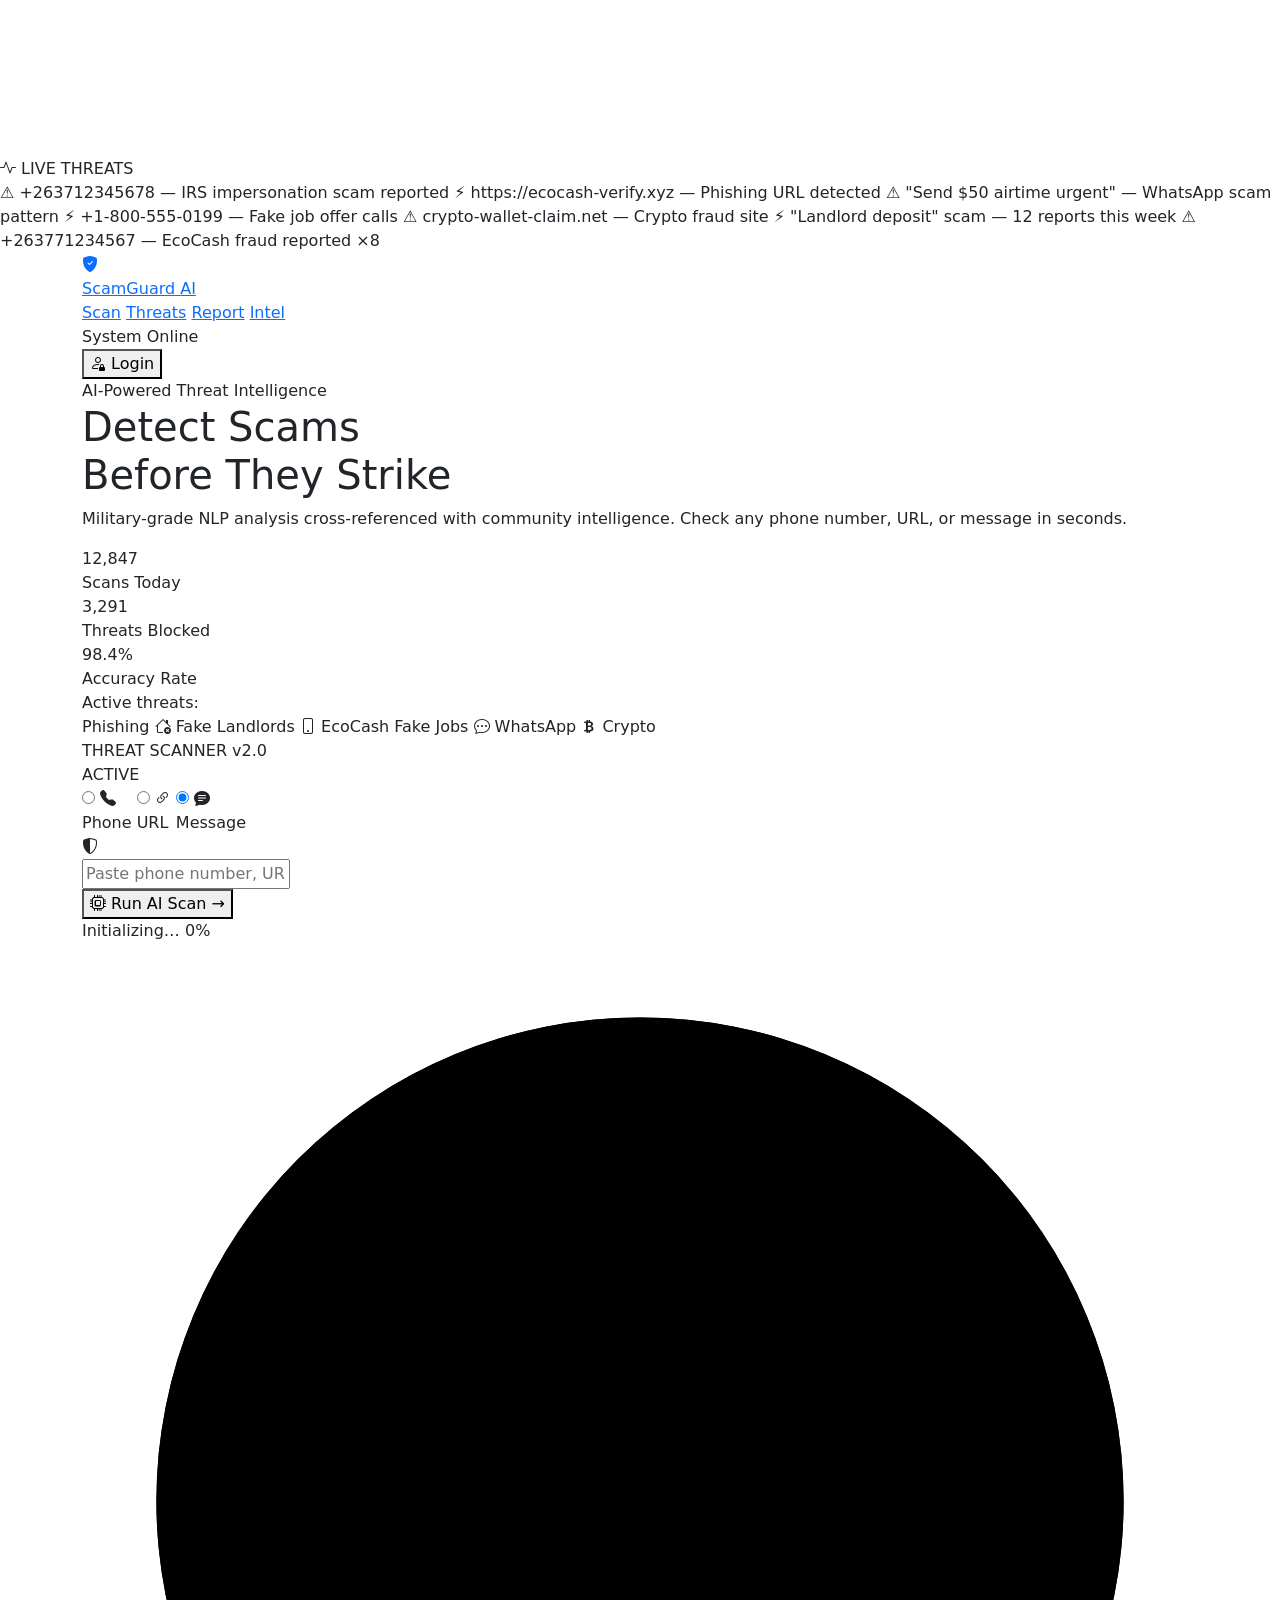
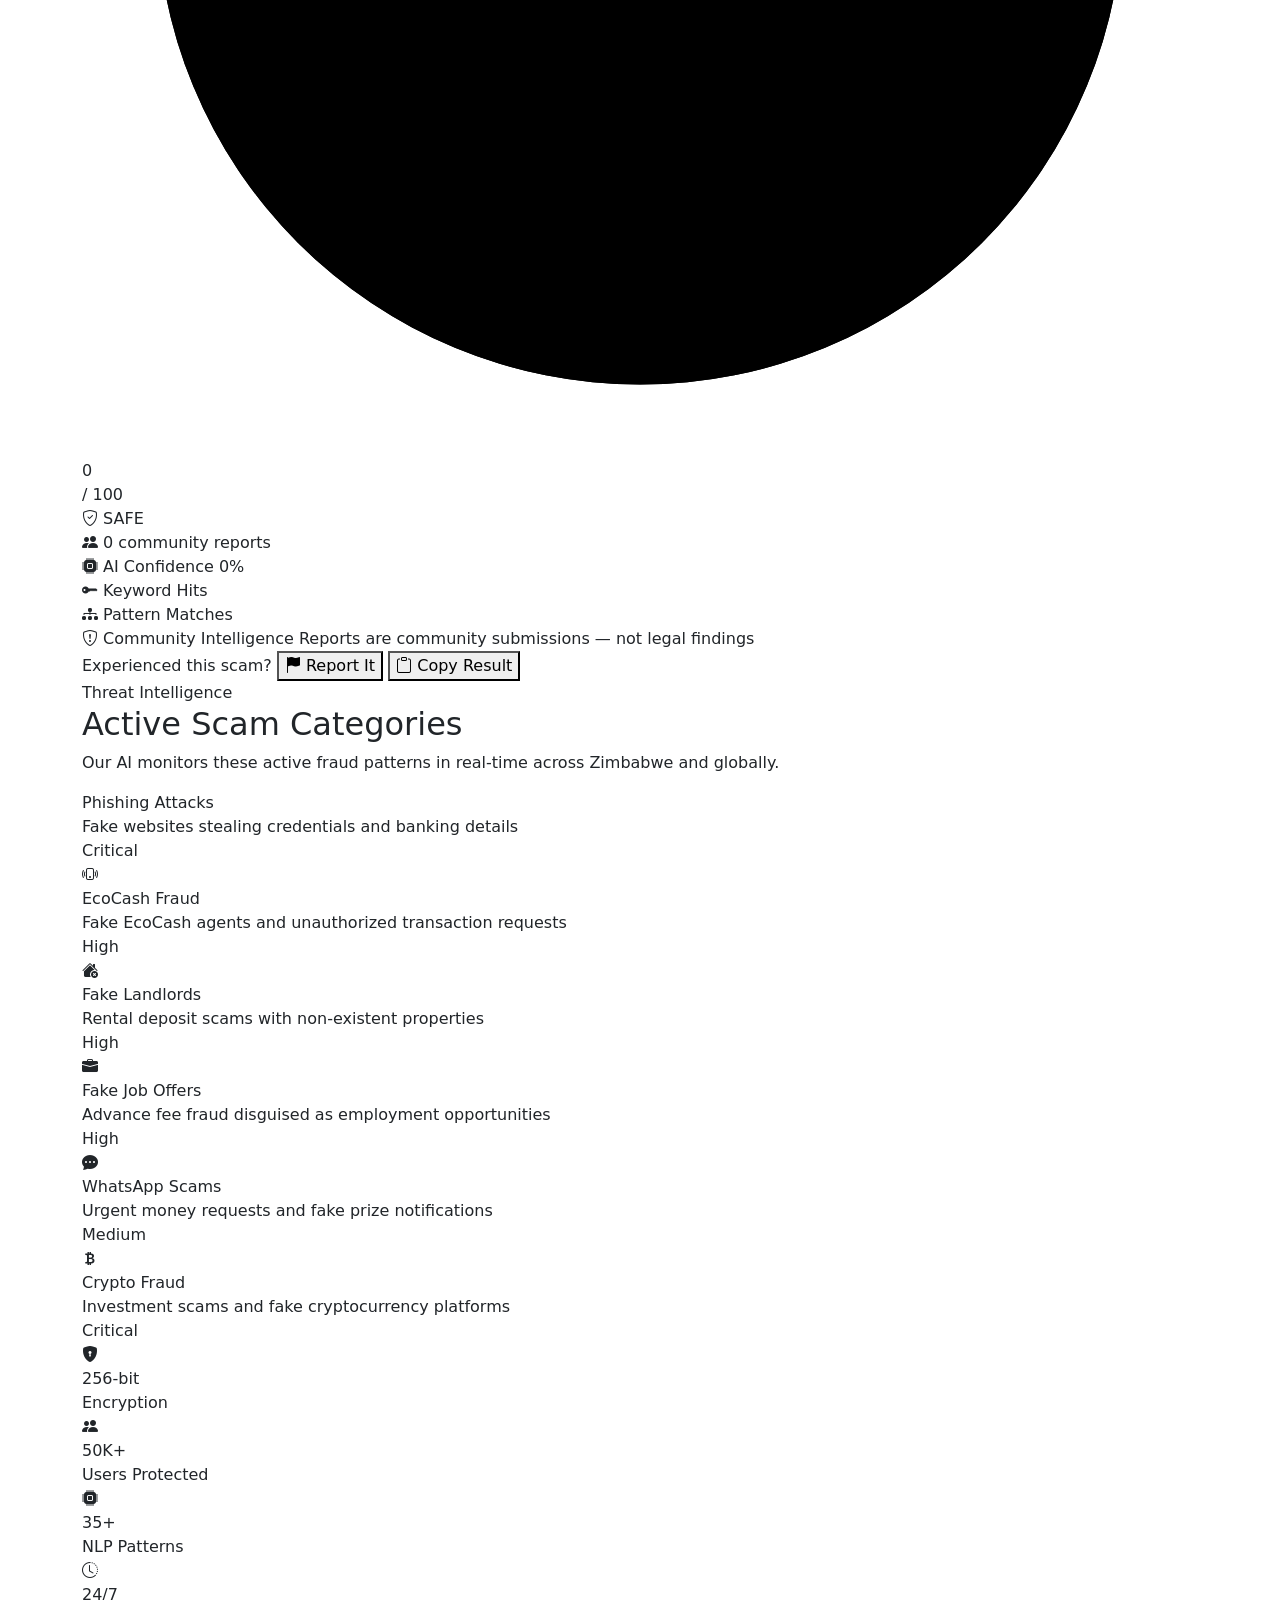
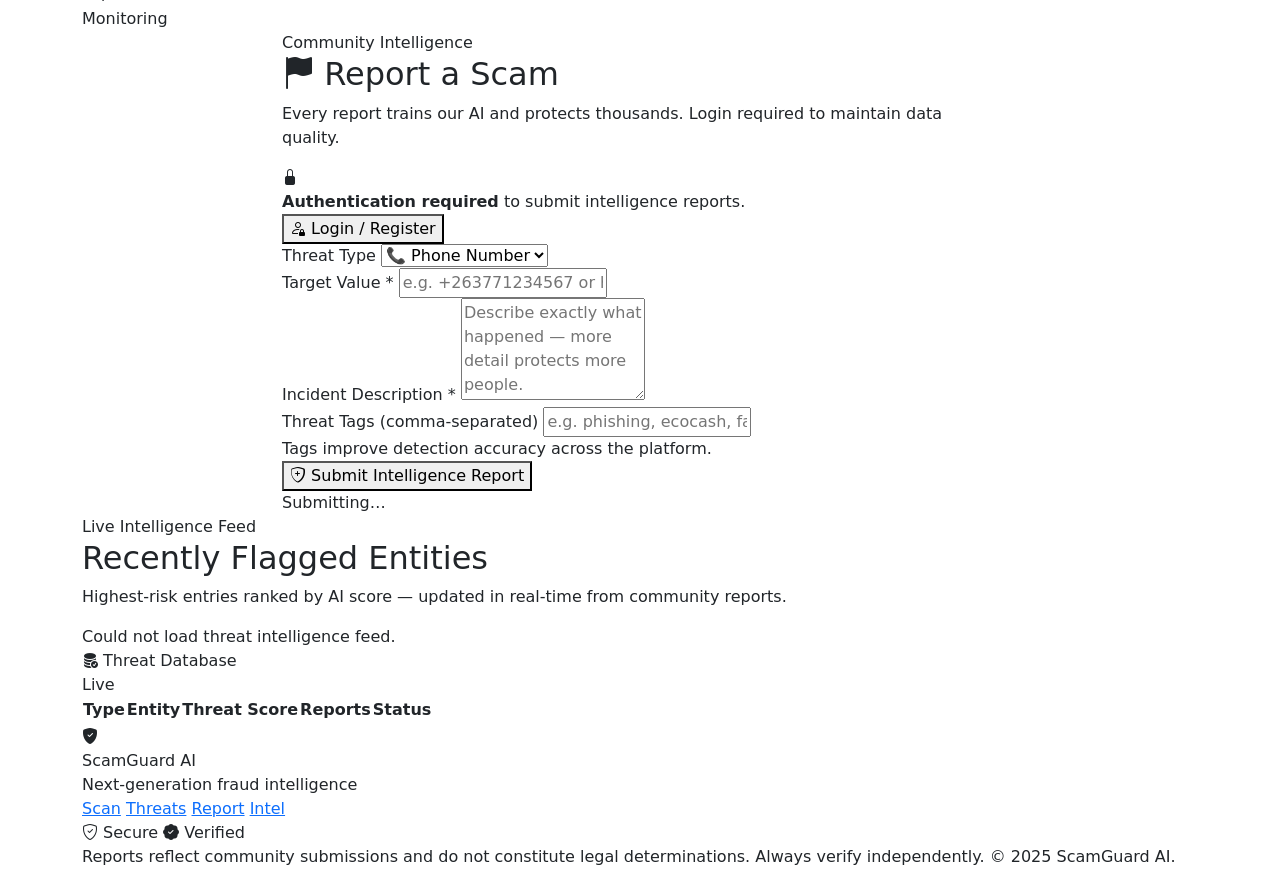
==== frontend/static/index.html @ e62a587d "fix: latest deployment ui" ====
<!DOCTYPE html>
<html lang="en">
<head>
  <meta charset="UTF-8"/>
  <meta name="viewport" content="width=device-width, initial-scale=1.0"/>
  <title>ScamGuard — AI Fraud Detection Platform</title>
  <meta name="description" content="Next-generation AI-powered scam and fraud detection. Check phone numbers, URLs, and messages instantly."/>
  <link rel="icon" href="data:image/svg+xml,<svg xmlns='http://www.w3.org/2000/svg' viewBox='0 0 100 100'><text y='.9em' font-size='90'>🛡️</text></svg>"/>

  <!-- Bootstrap CSS — no integrity to avoid SRI hash mismatch -->
  <link rel="stylesheet" href="https://cdn.jsdelivr.net/npm/bootstrap@5.3.3/dist/css/bootstrap.min.css"/>
  <link rel="stylesheet" href="https://cdn.jsdelivr.net/npm/bootstrap-icons@1.11.3/font/bootstrap-icons.min.css"/>
  <link rel="stylesheet" href="/static/style.css"/>
</head>
<body>

<!-- ═══════════════════════════════════════════════════════════════════════════
  CANVAS BACKGROUND
════════════════════════════════════════════════════════════════════════════ -->
<canvas id="bg-canvas" aria-hidden="true"></canvas>

<!-- ═══════════════════════════════════════════════════════════════════════════
  LIVE THREAT TICKER
════════════════════════════════════════════════════════════════════════════ -->
<div class="threat-ticker" role="marquee" aria-label="Live threat intelligence">
  <div class="ticker-label"><i class="bi bi-activity"></i> LIVE THREATS</div>
  <div class="ticker-track" id="ticker-track">
    <span class="ticker-item danger">⚠ +263712345678 — IRS impersonation scam reported</span>
    <span class="ticker-item warn">⚡ https://ecocash-verify.xyz — Phishing URL detected</span>
    <span class="ticker-item danger">⚠ "Send $50 airtime urgent" — WhatsApp scam pattern</span>
    <span class="ticker-item warn">⚡ +1-800-555-0199 — Fake job offer calls</span>
    <span class="ticker-item danger">⚠ crypto-wallet-claim.net — Crypto fraud site</span>
    <span class="ticker-item warn">⚡ "Landlord deposit" scam — 12 reports this week</span>
    <span class="ticker-item danger">⚠ +263771234567 — EcoCash fraud reported ×8</span>
  </div>
</div>

<!-- ═══════════════════════════════════════════════════════════════════════════
  NAVBAR
════════════════════════════════════════════════════════════════════════════ -->
<nav class="sg-nav" role="navigation" aria-label="Main navigation">
  <div class="container nav-inner">
    <a class="nav-brand" href="#" aria-label="ScamGuard home">
      <div class="brand-shield" aria-hidden="true">
        <i class="bi bi-shield-fill-check"></i>
        <div class="shield-ring"></div>
      </div>
      <span class="brand-name">ScamGuard</span>
      <span class="brand-tag">AI</span>
    </a>

    <div class="nav-links" role="list">
      <a class="nav-link-item" href="#check-section" role="listitem">Scan</a>
      <a class="nav-link-item" href="#threats-section" role="listitem">Threats</a>
      <a class="nav-link-item" href="#report-section" role="listitem">Report</a>
      <a class="nav-link-item" href="#recent-section" role="listitem">Intel</a>
    </div>

    <div class="nav-actions">
      <div class="nav-status">
        <span class="pulse-dot" aria-hidden="true"></span>
        <span class="status-text">System Online</span>
      </div>
      <button class="nav-login-btn" id="nav-auth-btn" aria-label="Open login dialog">
        <i class="bi bi-person-lock" aria-hidden="true"></i>
        <span>Login</span>
      </button>
      <div class="nav-user-pill d-none" id="nav-user-info" role="status" aria-live="polite">
        <div class="user-avatar" id="nav-avatar-letter" aria-hidden="true">U</div>
        <span class="user-email" id="nav-user-email"></span>
      </div>
      <button class="nav-logout-btn d-none" id="nav-logout-btn" aria-label="Logout">
        <i class="bi bi-box-arrow-right" aria-hidden="true"></i>
      </button>
    </div>
  </div>
</nav>

<!-- ═══════════════════════════════════════════════════════════════════════════
  HERO + SCAN PANEL
════════════════════════════════════════════════════════════════════════════ -->
<section class="hero-section" id="check-section">
  <div class="container">
    <div class="hero-layout">

      <!-- Left: headline -->
      <div class="hero-copy">
        <div class="hero-eyebrow">
          <span class="eyebrow-dot"></span>
          AI-Powered Threat Intelligence
        </div>
        <h1 class="hero-title">
          Detect Scams<br/>
          <span class="gradient-text">Before They Strike</span>
        </h1>
        <p class="hero-desc">
          Military-grade NLP analysis cross-referenced with community intelligence.
          Check any phone number, URL, or message in seconds.
        </p>

        <!-- Metrics row -->
        <div class="hero-metrics">
          <div class="metric-item">
            <div class="metric-value" id="metric-scans">12,847</div>
            <div class="metric-label">Scans Today</div>
          </div>
          <div class="metric-sep"></div>
          <div class="metric-item">
            <div class="metric-value" id="metric-threats">3,291</div>
            <div class="metric-label">Threats Blocked</div>
          </div>
          <div class="metric-sep"></div>
          <div class="metric-item">
            <div class="metric-value">98.4%</div>
            <div class="metric-label">Accuracy Rate</div>
          </div>
        </div>

        <!-- Scam category pills -->
        <div class="scam-cats" aria-label="Common scam categories">
          <div class="cat-label">Active threats:</div>
          <span class="cat-pill phishing"><i class="bi bi-fish"></i> Phishing</span>
          <span class="cat-pill landlord"><i class="bi bi-house-x"></i> Fake Landlords</span>
          <span class="cat-pill ecocash"><i class="bi bi-phone"></i> EcoCash</span>
          <span class="cat-pill jobs"><i class="bi bi-briefcase-x"></i> Fake Jobs</span>
          <span class="cat-pill whatsapp"><i class="bi bi-chat-dots"></i> WhatsApp</span>
          <span class="cat-pill crypto"><i class="bi bi-currency-bitcoin"></i> Crypto</span>
        </div>
      </div>

      <!-- Right: scan panel -->
      <div class="scan-panel-wrap">
        <div class="scan-panel" role="main" aria-label="Fraud scanner">
          <!-- Panel header -->
          <div class="panel-header">
            <div class="panel-dots" aria-hidden="true">
              <span class="dot red"></span>
              <span class="dot amber"></span>
              <span class="dot green"></span>
            </div>
            <span class="panel-title">THREAT SCANNER v2.0</span>
            <div class="panel-indicator">
              <span class="pulse-dot sm"></span>
              <span>ACTIVE</span>
            </div>
          </div>

          <!-- Scan form -->
          <div class="panel-body">
            <div id="check-alert" class="sg-alert sg-alert-err" role="alert" aria-live="polite"></div>

            <form id="check-form" novalidate aria-label="Fraud check form">
              <div class="scan-type-grid">
                <label class="type-radio" aria-label="Check phone number">
                  <input type="radio" name="check-type" value="phone" id="type-phone"/>
                  <span class="type-radio-face"><i class="bi bi-telephone-fill"></i><br/>Phone</span>
                </label>
                <label class="type-radio" aria-label="Check URL">
                  <input type="radio" name="check-type" value="url" id="type-url"/>
                  <span class="type-radio-face"><i class="bi bi-link-45deg"></i><br/>URL</span>
                </label>
                <label class="type-radio checked" aria-label="Check message text">
                  <input type="radio" name="check-type" value="message" id="type-message" checked/>
                  <span class="type-radio-face"><i class="bi bi-chat-text-fill"></i><br/>Message</span>
                </label>
              </div>

              <div class="scan-input-wrap">
                <div class="scan-input-icon" aria-hidden="true"><i class="bi bi-shield-shaded"></i></div>
                <input id="check-value" type="text" class="scan-input"
                       placeholder="Paste phone number, URL, or suspicious message…"
                       maxlength="2048" required
                       aria-label="Value to scan" autocomplete="off"/>
              </div>

              <button type="submit" class="scan-btn" id="scan-submit-btn" aria-label="Run fraud scan">
                <span class="scan-btn-icon"><i class="bi bi-cpu"></i></span>
                <span class="scan-btn-text">Run AI Scan</span>
                <span class="scan-btn-arrow">→</span>
              </button>

              <!-- Progress bar (shown while scanning) -->
              <div class="scan-progress-wrap" id="scan-progress-wrap" aria-hidden="true">
                <div class="scan-progress-label">
                  <span id="scan-progress-text">Initializing…</span>
                  <span id="scan-progress-pct">0%</span>
                </div>
                <div class="scan-progress-track">
                  <div class="scan-progress-bar" id="scan-progress-bar"></div>
                  <div class="scan-progress-glow"></div>
                </div>
              </div>
            </form>
          </div>

          <!-- Scan beam overlay -->
          <div class="scan-beam" id="scan-beam" aria-hidden="true"></div>
        </div>

        <!-- ── RESULT PANEL ────────────────────────────────────────────────── -->
        <div id="result-panel" class="result-panel" aria-live="polite" aria-label="Scan results">

          <!-- Score ring + status -->
          <div class="result-header">
            <div class="score-ring-wrap">
              <svg class="score-ring" viewBox="0 0 120 120" aria-hidden="true">
                <circle class="ring-track" cx="60" cy="60" r="52"/>
                <circle class="ring-fill" id="ring-fill" cx="60" cy="60" r="52"
                        stroke-dasharray="327" stroke-dashoffset="327"/>
              </svg>
              <div class="score-center">
                <div class="score-number" id="res-score">0</div>
                <div class="score-sub">/ 100</div>
              </div>
            </div>
            <div class="result-meta">
              <div id="res-status-badge" class="threat-badge badge-safe">
                <i class="bi bi-shield-check"></i> SAFE
              </div>
              <div class="result-entity" id="res-entity-display"></div>
              <div class="result-report-line">
                <i class="bi bi-people-fill"></i>
                <span id="res-report-count">0</span> community reports
              </div>
              <div id="res-message" class="result-verdict"></div>
            </div>
          </div>

          <!-- AI confidence meter -->
          <div class="ai-meter-card">
            <div class="ai-meter-header">
              <span><i class="bi bi-cpu-fill"></i> AI Confidence</span>
              <span class="ai-conf-val" id="res-confidence">0%</span>
            </div>
            <div class="ai-meter-track">
              <div class="ai-meter-fill" id="res-confidence-bar"></div>
              <div class="ai-meter-segments" aria-hidden="true">
                <span></span><span></span><span></span><span></span><span></span>
              </div>
            </div>
          </div>

          <!-- Detection signals -->
          <div class="signals-grid">
            <div class="signal-card">
              <div class="signal-label"><i class="bi bi-key-fill"></i> Keyword Hits</div>
              <div class="signal-chips" id="res-keywords"></div>
            </div>
            <div class="signal-card">
              <div class="signal-label"><i class="bi bi-diagram-3-fill"></i> Pattern Matches</div>
              <div class="signal-chips" id="res-regex"></div>
            </div>
          </div>

          <!-- Community reports -->
          <div class="community-reports-wrap">
            <div class="cr-header">
              <i class="bi bi-shield-exclamation"></i>
              Community Intelligence
              <span class="cr-disclaimer">Reports are community submissions — not legal findings</span>
            </div>
            <div id="res-reports"></div>
            <p id="res-no-reports" class="cr-empty d-none">No community reports yet. Be the first to report if this is a scam.</p>
          </div>

          <!-- CTA row -->
          <div class="result-cta-row">
            <span class="cta-label">Experienced this scam?</span>
            <button class="btn-ghost-sm" id="result-report-cta">
              <i class="bi bi-flag-fill"></i> Report It
            </button>
            <button class="btn-ghost-sm" id="result-copy-btn">
              <i class="bi bi-clipboard"></i> Copy Result
            </button>
          </div>

        </div><!-- /result-panel -->
      </div>
    </div>
  </div>
</section>

<!-- ═══════════════════════════════════════════════════════════════════════════
  THREAT CATEGORIES + TRUST SECTION
════════════════════════════════════════════════════════════════════════════ -->
<section class="section-dark" id="threats-section">
  <div class="container">
    <div class="section-head">
      <div class="section-eyebrow">Threat Intelligence</div>
      <h2 class="section-h2">Active Scam <span class="gradient-text">Categories</span></h2>
      <p class="section-p">Our AI monitors these active fraud patterns in real-time across Zimbabwe and globally.</p>
    </div>
    <div class="threat-grid">
      <div class="threat-card" data-severity="critical">
        <div class="threat-icon-wrap phishing-icon"><i class="bi bi-fish"></i></div>
        <div class="threat-info">
          <div class="threat-name">Phishing Attacks</div>
          <div class="threat-desc">Fake websites stealing credentials and banking details</div>
        </div>
        <div class="threat-level">
          <span class="level-dot critical"></span> Critical
        </div>
      </div>
      <div class="threat-card" data-severity="high">
        <div class="threat-icon-wrap ecocash-icon"><i class="bi bi-phone-vibrate"></i></div>
        <div class="threat-info">
          <div class="threat-name">EcoCash Fraud</div>
          <div class="threat-desc">Fake EcoCash agents and unauthorized transaction requests</div>
        </div>
        <div class="threat-level">
          <span class="level-dot high"></span> High
        </div>
      </div>
      <div class="threat-card" data-severity="high">
        <div class="threat-icon-wrap landlord-icon"><i class="bi bi-house-x-fill"></i></div>
        <div class="threat-info">
          <div class="threat-name">Fake Landlords</div>
          <div class="threat-desc">Rental deposit scams with non-existent properties</div>
        </div>
        <div class="threat-level">
          <span class="level-dot high"></span> High
        </div>
      </div>
      <div class="threat-card" data-severity="high">
        <div class="threat-icon-wrap jobs-icon"><i class="bi bi-briefcase-fill"></i></div>
        <div class="threat-info">
          <div class="threat-name">Fake Job Offers</div>
          <div class="threat-desc">Advance fee fraud disguised as employment opportunities</div>
        </div>
        <div class="threat-level">
          <span class="level-dot high"></span> High
        </div>
      </div>
      <div class="threat-card" data-severity="medium">
        <div class="threat-icon-wrap whatsapp-icon"><i class="bi bi-chat-dots-fill"></i></div>
        <div class="threat-info">
          <div class="threat-name">WhatsApp Scams</div>
          <div class="threat-desc">Urgent money requests and fake prize notifications</div>
        </div>
        <div class="threat-level">
          <span class="level-dot medium"></span> Medium
        </div>
      </div>
      <div class="threat-card" data-severity="critical">
        <div class="threat-icon-wrap crypto-icon"><i class="bi bi-currency-bitcoin"></i></div>
        <div class="threat-info">
          <div class="threat-name">Crypto Fraud</div>
          <div class="threat-desc">Investment scams and fake cryptocurrency platforms</div>
        </div>
        <div class="threat-level">
          <span class="level-dot critical"></span> Critical
        </div>
      </div>
    </div>

    <!-- Trust metrics -->
    <div class="trust-metrics-row">
      <div class="trust-metric">
        <div class="tm-icon"><i class="bi bi-shield-lock-fill"></i></div>
        <div class="tm-val">256-bit</div>
        <div class="tm-label">Encryption</div>
      </div>
      <div class="trust-metric">
        <div class="tm-icon"><i class="bi bi-people-fill"></i></div>
        <div class="tm-val">50K+</div>
        <div class="tm-label">Users Protected</div>
      </div>
      <div class="trust-metric">
        <div class="tm-icon"><i class="bi bi-cpu-fill"></i></div>
        <div class="tm-val">35+</div>
        <div class="tm-label">NLP Patterns</div>
      </div>
      <div class="trust-metric">
        <div class="tm-icon"><i class="bi bi-clock-history"></i></div>
        <div class="tm-val">24/7</div>
        <div class="tm-label">Monitoring</div>
      </div>
    </div>
  </div>
</section>

<!-- ═══════════════════════════════════════════════════════════════════════════
  REPORT SECTION
════════════════════════════════════════════════════════════════════════════ -->
<section class="section-mid" id="report-section">
  <div class="container" style="max-width:740px">
    <div class="section-head">
      <div class="section-eyebrow">Community Intelligence</div>
      <h2 class="section-h2"><i class="bi bi-flag-fill" style="color:var(--red)"></i> Report a Scam</h2>
      <p class="section-p">Every report trains our AI and protects thousands. Login required to maintain data quality.</p>
    </div>

    <!-- Auth lock -->
    <div class="auth-lock-bar" id="auth-lock-notice" role="alert">
      <div class="lock-icon"><i class="bi bi-lock-fill"></i></div>
      <div class="lock-text">
        <strong>Authentication required</strong> to submit intelligence reports.
      </div>
      <button class="lock-btn" id="lock-login-btn">
        <i class="bi bi-person-lock"></i> Login / Register
      </button>
    </div>

    <div id="report-alert"   class="sg-alert sg-alert-err"  role="alert" aria-live="polite"></div>
    <div id="report-success" class="sg-alert sg-alert-ok"   role="status" aria-live="polite"></div>

    <div class="sg-card">
      <form id="report-form" novalidate aria-label="Submit scam report">
        <div class="form-grid">
          <div class="form-group">
            <label class="sg-label" for="rep-type">Threat Type</label>
            <select id="rep-type" class="sg-select" aria-label="Select threat type">
              <option value="phone">📞 Phone Number</option>
              <option value="url">🔗 URL / Website</option>
              <option value="message">✉️ Message Text</option>
            </select>
          </div>
          <div class="form-group">
            <label class="sg-label" for="rep-value">
              Target Value <span class="required-star" aria-hidden="true">*</span>
            </label>
            <input id="rep-value" type="text" class="sg-input"
                   placeholder="e.g. +263771234567 or https://phishing.example.com"
                   maxlength="2048" required aria-required="true"/>
          </div>
          <div class="form-group full-width">
            <label class="sg-label" for="rep-description">
              Incident Description <span class="required-star" aria-hidden="true">*</span>
            </label>
            <textarea id="rep-description" class="sg-input sg-textarea"
                      placeholder="Describe exactly what happened — more detail protects more people."
                      maxlength="4000" required aria-required="true" rows="4"></textarea>
          </div>
          <div class="form-group full-width">
            <label class="sg-label" for="rep-tags">
              Threat Tags <span class="optional-hint">(comma-separated)</span>
            </label>
            <input id="rep-tags" type="text" class="sg-input"
                   placeholder="e.g. phishing, ecocash, fake-landlord, crypto"
                   maxlength="256" aria-describedby="tags-hint"/>
            <div class="field-hint" id="tags-hint">Tags improve detection accuracy across the platform.</div>
          </div>
        </div>
        <div class="form-actions">
          <button type="submit" class="report-btn" id="report-submit-btn" aria-label="Submit intelligence report">
            <i class="bi bi-shield-plus" aria-hidden="true"></i>
            Submit Intelligence Report
          </button>
          <div id="report-spinner" class="sg-spinner" aria-label="Submitting…">
            <div class="spinner-ring"></div>
            <span>Submitting…</span>
          </div>
        </div>
      </form>
    </div>
  </div>
</section>

<!-- ═══════════════════════════════════════════════════════════════════════════
  RECENT FLAGS / INTEL TABLE
════════════════════════════════════════════════════════════════════════════ -->
<section class="section-dark" id="recent-section">
  <div class="container">
    <div class="section-head">
      <div class="section-eyebrow">Live Intelligence Feed</div>
      <h2 class="section-h2">Recently Flagged <span class="gradient-text">Entities</span></h2>
      <p class="section-p">Highest-risk entries ranked by AI score — updated in real-time from community reports.</p>
    </div>

    <div id="recent-error" class="sg-alert sg-alert-err" role="alert">Could not load threat intelligence feed.</div>

    <div class="intel-table-wrap sg-card" style="padding:0;overflow:hidden">
      <div class="intel-table-header">
        <span><i class="bi bi-database-fill-check"></i> Threat Database</span>
        <div class="intel-live-badge">
          <span class="pulse-dot sm"></span> Live
        </div>
      </div>
      <div style="overflow-x:auto">
        <table class="intel-table" role="grid" aria-label="Recent threat intelligence">
          <thead>
            <tr>
              <th scope="col">Type</th>
              <th scope="col">Entity</th>
              <th scope="col">Threat Score</th>
              <th scope="col">Reports</th>
              <th scope="col">Status</th>
            </tr>
          </thead>
          <tbody id="recent-tbody">
            <tr class="skeleton-row" aria-label="Loading">
              <td colspan="5">
                <div class="table-skeleton">
                  <div class="skel-line"></div>
                  <div class="skel-line short"></div>
                  <div class="skel-line"></div>
                </div>
              </td>
            </tr>
          </tbody>
        </table>
      </div>
    </div>
  </div>
</section>

<!-- ═══════════════════════════════════════════════════════════════════════════
  FOOTER
════════════════════════════════════════════════════════════════════════════ -->
<footer class="sg-footer">
  <div class="container">
    <div class="footer-inner">
      <div class="footer-brand-wrap">
        <div class="footer-shield" aria-hidden="true">
          <i class="bi bi-shield-fill-check"></i>
        </div>
        <div>
          <div class="footer-brand">ScamGuard AI</div>
          <div class="footer-tagline">Next-generation fraud intelligence</div>
        </div>
      </div>
      <div class="footer-links" role="navigation" aria-label="Footer links">
        <a href="#check-section">Scan</a>
        <a href="#threats-section">Threats</a>
        <a href="#report-section">Report</a>
        <a href="#recent-section">Intel</a>
      </div>
      <div class="footer-badges">
        <span class="footer-badge"><i class="bi bi-shield-check"></i> Secure</span>
        <span class="footer-badge"><i class="bi bi-patch-check-fill"></i> Verified</span>
      </div>
    </div>
    <div class="footer-legal">
      Reports reflect community submissions and do not constitute legal determinations.
      Always verify independently. &copy; 2025 ScamGuard AI.
    </div>
  </div>
</footer>

<!-- ═══════════════════════════════════════════════════════════════════════════
  AUTH MODAL
════════════════════════════════════════════════════════════════════════════ -->
<div class="modal fade" id="authModal" tabindex="-1"
     aria-labelledby="authModalTitle" aria-modal="true" role="dialog">
  <div class="modal-dialog modal-dialog-centered" style="max-width:420px">
    <div class="sg-modal-content">

      <!-- Modal header -->
      <div class="modal-hdr">
        <div class="modal-brand">
          <div class="modal-shield" aria-hidden="true"><i class="bi bi-shield-lock-fill"></i></div>
          <span id="authModalTitle">ScamGuard Intelligence Portal</span>
        </div>
        <button class="modal-close-btn" data-bs-dismiss="modal" aria-label="Close dialog">
          <i class="bi bi-x-lg" aria-hidden="true"></i>
        </button>
      </div>

      <!-- Tab switcher -->
      <div class="auth-tab-bar" role="tablist" aria-label="Login or Register">
        <button class="auth-tab-btn active" id="tab-login"
                role="tab" aria-selected="true" aria-controls="login-form-wrap"
                data-tab="login">Login</button>
        <button class="auth-tab-btn" id="tab-register"
                role="tab" aria-selected="false" aria-controls="register-form-wrap"
                data-tab="register">Register</button>
        <div class="tab-slider" id="tab-slider"></div>
      </div>

      <!-- Alerts -->
      <div class="modal-body-inner">
        <div id="auth-modal-alert"   class="sg-alert sg-alert-err"  role="alert"  aria-live="assertive"></div>
        <div id="auth-modal-success" class="sg-alert sg-alert-ok"   role="status" aria-live="polite"></div>

        <!-- Login form -->
        <div id="login-form-wrap" role="tabpanel" aria-labelledby="tab-login">
          <div class="modal-field">
            <label class="sg-label" for="login-email">Email Address</label>
            <div class="input-icon-wrap">
              <i class="bi bi-envelope-fill input-icon" aria-hidden="true"></i>
              <input type="email" id="login-email" class="sg-input icon-input"
                     placeholder="you@example.com" autocomplete="email" aria-required="true"/>
            </div>
          </div>
          <div class="modal-field">
            <label class="sg-label" for="login-password">Password</label>
            <div class="input-icon-wrap">
              <i class="bi bi-lock-fill input-icon" aria-hidden="true"></i>
              <input type="password" id="login-password" class="sg-input icon-input"
                     placeholder="••••••••" autocomplete="current-password" aria-required="true"/>
            </div>
          </div>
          <div id="login-spinner" class="sg-spinner" aria-label="Logging in…">
            <div class="spinner-ring"></div><span>Authenticating…</span>
          </div>
          <button class="modal-submit-btn login-submit" id="login-submit-btn" aria-label="Login to ScamGuard">
            <i class="bi bi-shield-lock" aria-hidden="true"></i>
            Access Intelligence Portal
          </button>
          <p class="modal-switch-hint">
            New analyst? <button class="text-link" data-switch-tab="register">Create free account →</button>
          </p>
        </div>

        <!-- Register form -->
        <div id="register-form-wrap" class="d-none" role="tabpanel" aria-labelledby="tab-register">
          <div class="modal-field">
            <label class="sg-label" for="reg-email">Email Address</label>
            <div class="input-icon-wrap">
              <i class="bi bi-envelope-fill input-icon" aria-hidden="true"></i>
              <input type="email" id="reg-email" class="sg-input icon-input"
                     placeholder="you@example.com" autocomplete="email" aria-required="true"/>
            </div>
          </div>
          <div class="modal-field">
            <label class="sg-label" for="reg-password">
              Password <span class="hint-text">(min 6 characters)</span>
            </label>
            <div class="input-icon-wrap">
              <i class="bi bi-lock-fill input-icon" aria-hidden="true"></i>
              <input type="password" id="reg-password" class="sg-input icon-input"
                     placeholder="Choose a strong password" autocomplete="new-password" aria-required="true"/>
            </div>
          </div>
          <div id="register-spinner" class="sg-spinner" aria-label="Creating account…">
            <div class="spinner-ring" style="border-color:var(--green)"></div>
            <span>Creating account…</span>
          </div>
          <button class="modal-submit-btn register-submit" id="register-submit-btn" aria-label="Create ScamGuard account">
            <i class="bi bi-person-plus-fill" aria-hidden="true"></i>
            Join the Intelligence Network
          </button>
          <p class="modal-switch-hint">
            Already a member? <button class="text-link" data-switch-tab="login">Login →</button>
          </p>
        </div>

        <!-- Security note -->
        <div class="modal-security-note">
          <i class="bi bi-shield-check" style="color:var(--green)" aria-hidden="true"></i>
          Secured by Supabase Auth · End-to-end encrypted · Never shared
        </div>
      </div>
    </div>
  </div>
</div>

<!-- Toast container -->
<div class="toast-container" id="toast-container" aria-live="polite" role="log"></div>

<!-- Bootstrap JS: self-hosted, synchronous — no CDN, no SRI, no tracking prevention issues -->
<script src="/static/bootstrap-modal.js"></script>
<!-- App JS loads after bootstrap is defined -->
<script src="/static/app.js"></script>
</body>
</html>
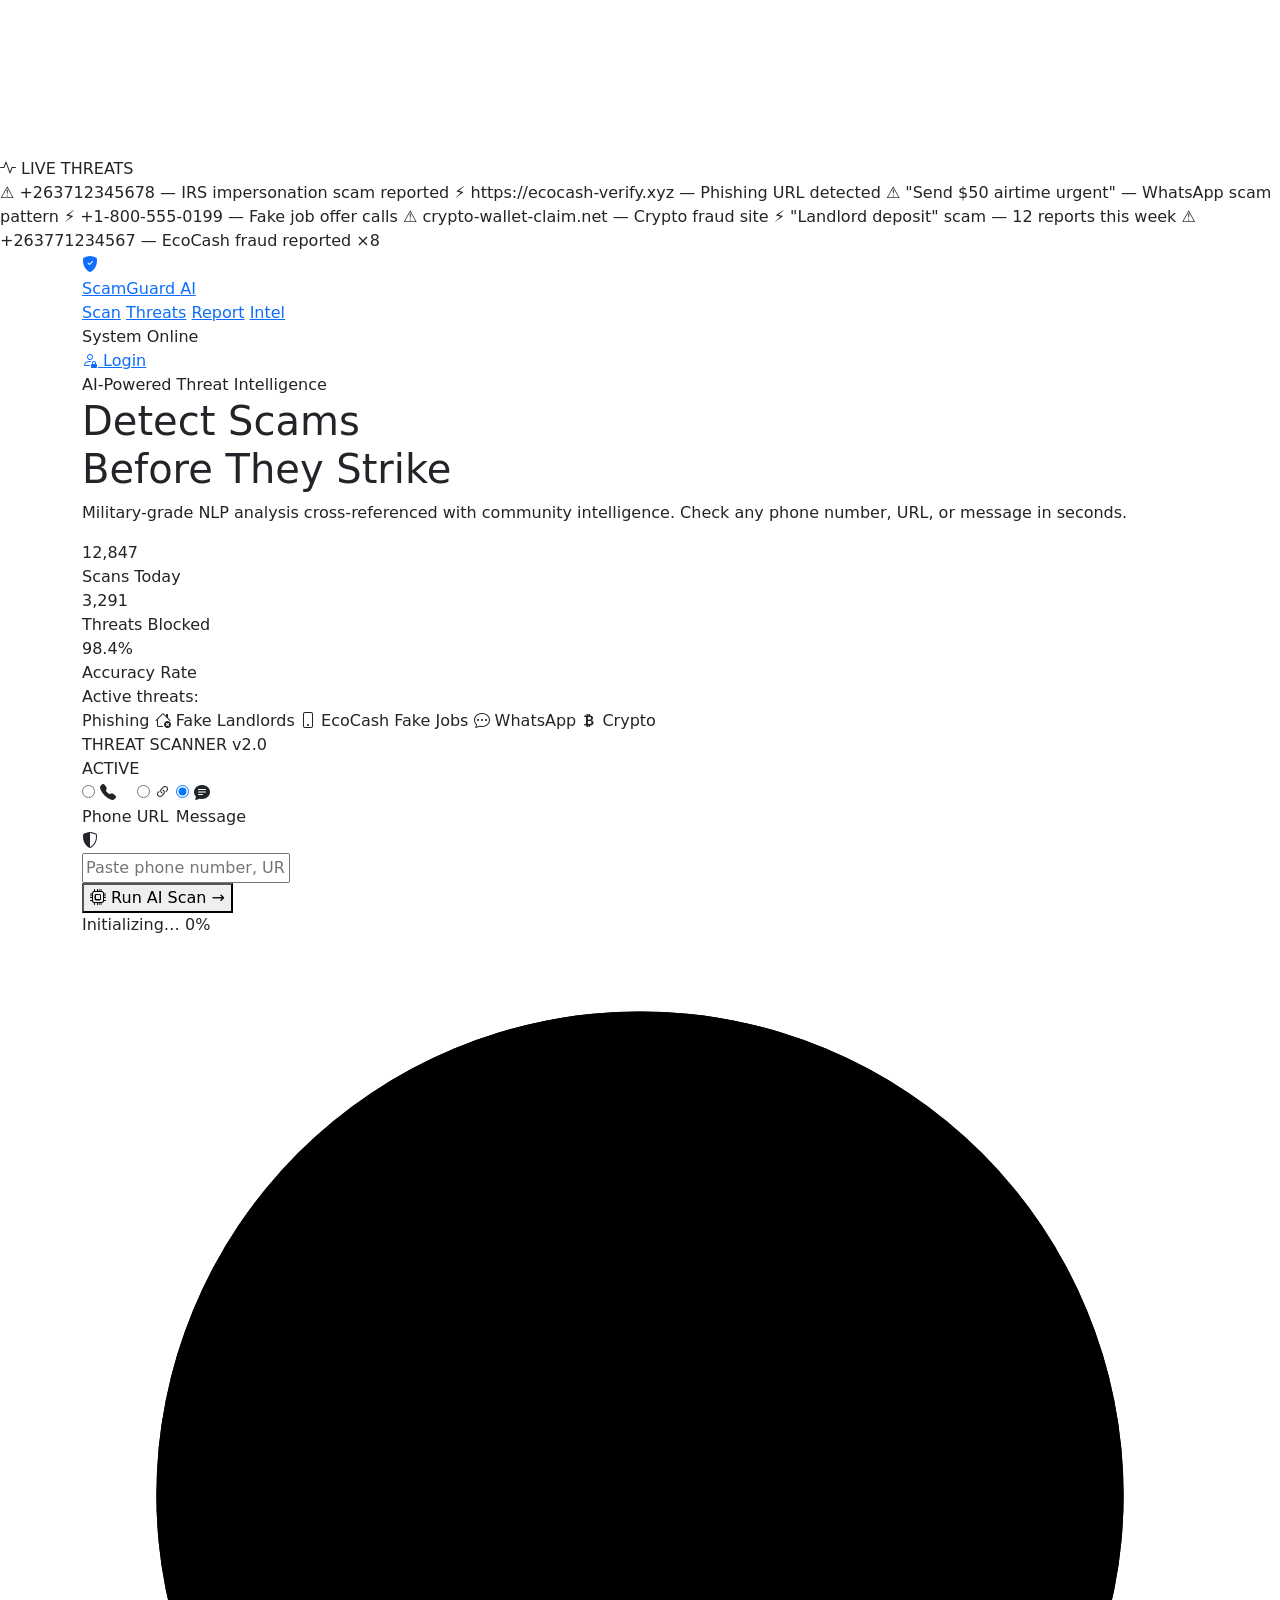
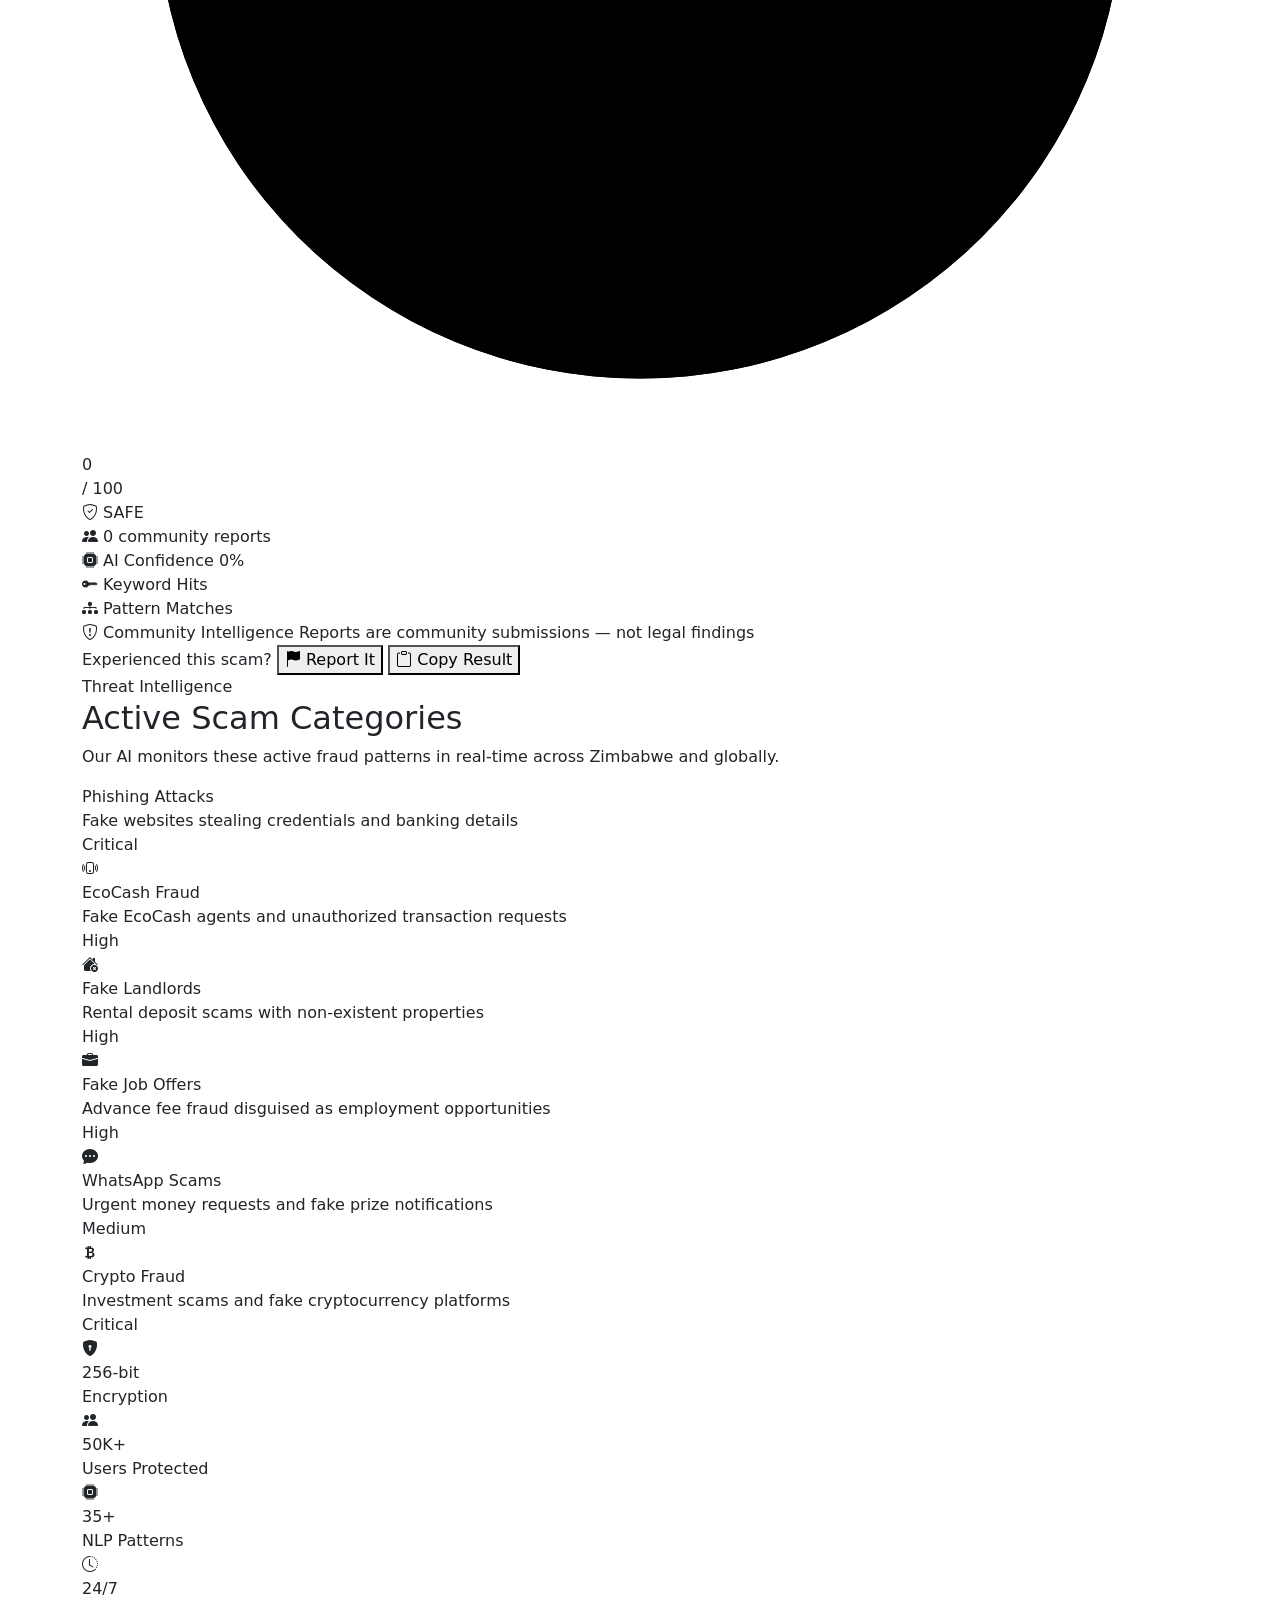
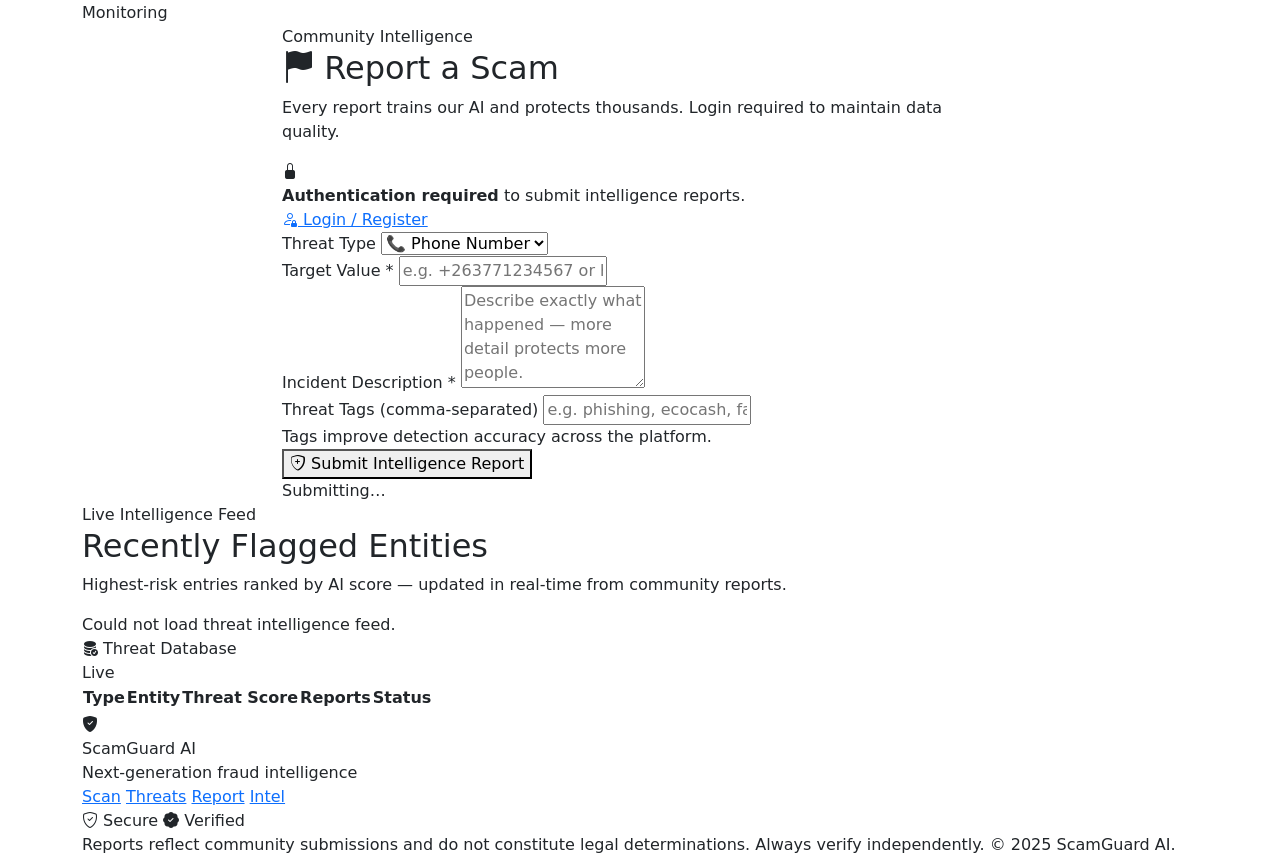
==== commit f559f3da: "fix: latest deployment fixed login and registering" ====
--- a/frontend/static/index.html
+++ b/frontend/static/index.html
@@ -61,10 +61,10 @@
         <span class="pulse-dot" aria-hidden="true"></span>
         <span class="status-text">System Online</span>
       </div>
-      <button class="nav-login-btn" id="nav-auth-btn" aria-label="Open login dialog">
+      <a href="/login" class="nav-login-btn" id="nav-auth-btn" aria-label="Login to ScamGuard">
         <i class="bi bi-person-lock" aria-hidden="true"></i>
         <span>Login</span>
-      </button>
+      </a>
       <div class="nav-user-pill d-none" id="nav-user-info" role="status" aria-live="polite">
         <div class="user-avatar" id="nav-avatar-letter" aria-hidden="true">U</div>
         <span class="user-email" id="nav-user-email"></span>
@@ -396,9 +396,9 @@
       <div class="lock-text">
         <strong>Authentication required</strong> to submit intelligence reports.
       </div>
-      <button class="lock-btn" id="lock-login-btn">
+      <a href="/login" class="lock-btn" id="lock-login-btn">
         <i class="bi bi-person-lock"></i> Login / Register
-      </button>
+      </a>
     </div>
 
     <div id="report-alert"   class="sg-alert sg-alert-err"  role="alert" aria-live="polite"></div>
@@ -540,117 +540,10 @@
 <!-- ═══════════════════════════════════════════════════════════════════════════
   AUTH MODAL
 ════════════════════════════════════════════════════════════════════════════ -->
-<div class="modal fade" id="authModal" tabindex="-1"
-     aria-labelledby="authModalTitle" aria-modal="true" role="dialog">
-  <div class="modal-dialog modal-dialog-centered" style="max-width:420px">
-    <div class="sg-modal-content">
-
-      <!-- Modal header -->
-      <div class="modal-hdr">
-        <div class="modal-brand">
-          <div class="modal-shield" aria-hidden="true"><i class="bi bi-shield-lock-fill"></i></div>
-          <span id="authModalTitle">ScamGuard Intelligence Portal</span>
-        </div>
-        <button class="modal-close-btn" data-bs-dismiss="modal" aria-label="Close dialog">
-          <i class="bi bi-x-lg" aria-hidden="true"></i>
-        </button>
-      </div>
-
-      <!-- Tab switcher -->
-      <div class="auth-tab-bar" role="tablist" aria-label="Login or Register">
-        <button class="auth-tab-btn active" id="tab-login"
-                role="tab" aria-selected="true" aria-controls="login-form-wrap"
-                data-tab="login">Login</button>
-        <button class="auth-tab-btn" id="tab-register"
-                role="tab" aria-selected="false" aria-controls="register-form-wrap"
-                data-tab="register">Register</button>
-        <div class="tab-slider" id="tab-slider"></div>
-      </div>
-
-      <!-- Alerts -->
-      <div class="modal-body-inner">
-        <div id="auth-modal-alert"   class="sg-alert sg-alert-err"  role="alert"  aria-live="assertive"></div>
-        <div id="auth-modal-success" class="sg-alert sg-alert-ok"   role="status" aria-live="polite"></div>
-
-        <!-- Login form -->
-        <div id="login-form-wrap" role="tabpanel" aria-labelledby="tab-login">
-          <div class="modal-field">
-            <label class="sg-label" for="login-email">Email Address</label>
-            <div class="input-icon-wrap">
-              <i class="bi bi-envelope-fill input-icon" aria-hidden="true"></i>
-              <input type="email" id="login-email" class="sg-input icon-input"
-                     placeholder="you@example.com" autocomplete="email" aria-required="true"/>
-            </div>
-          </div>
-          <div class="modal-field">
-            <label class="sg-label" for="login-password">Password</label>
-            <div class="input-icon-wrap">
-              <i class="bi bi-lock-fill input-icon" aria-hidden="true"></i>
-              <input type="password" id="login-password" class="sg-input icon-input"
-                     placeholder="••••••••" autocomplete="current-password" aria-required="true"/>
-            </div>
-          </div>
-          <div id="login-spinner" class="sg-spinner" aria-label="Logging in…">
-            <div class="spinner-ring"></div><span>Authenticating…</span>
-          </div>
-          <button class="modal-submit-btn login-submit" id="login-submit-btn" aria-label="Login to ScamGuard">
-            <i class="bi bi-shield-lock" aria-hidden="true"></i>
-            Access Intelligence Portal
-          </button>
-          <p class="modal-switch-hint">
-            New analyst? <button class="text-link" data-switch-tab="register">Create free account →</button>
-          </p>
-        </div>
-
-        <!-- Register form -->
-        <div id="register-form-wrap" class="d-none" role="tabpanel" aria-labelledby="tab-register">
-          <div class="modal-field">
-            <label class="sg-label" for="reg-email">Email Address</label>
-            <div class="input-icon-wrap">
-              <i class="bi bi-envelope-fill input-icon" aria-hidden="true"></i>
-              <input type="email" id="reg-email" class="sg-input icon-input"
-                     placeholder="you@example.com" autocomplete="email" aria-required="true"/>
-            </div>
-          </div>
-          <div class="modal-field">
-            <label class="sg-label" for="reg-password">
-              Password <span class="hint-text">(min 6 characters)</span>
-            </label>
-            <div class="input-icon-wrap">
-              <i class="bi bi-lock-fill input-icon" aria-hidden="true"></i>
-              <input type="password" id="reg-password" class="sg-input icon-input"
-                     placeholder="Choose a strong password" autocomplete="new-password" aria-required="true"/>
-            </div>
-          </div>
-          <div id="register-spinner" class="sg-spinner" aria-label="Creating account…">
-            <div class="spinner-ring" style="border-color:var(--green)"></div>
-            <span>Creating account…</span>
-          </div>
-          <button class="modal-submit-btn register-submit" id="register-submit-btn" aria-label="Create ScamGuard account">
-            <i class="bi bi-person-plus-fill" aria-hidden="true"></i>
-            Join the Intelligence Network
-          </button>
-          <p class="modal-switch-hint">
-            Already a member? <button class="text-link" data-switch-tab="login">Login →</button>
-          </p>
-        </div>
-
-        <!-- Security note -->
-        <div class="modal-security-note">
-          <i class="bi bi-shield-check" style="color:var(--green)" aria-hidden="true"></i>
-          Secured by Supabase Auth · End-to-end encrypted · Never shared
-        </div>
-      </div>
-    </div>
-  </div>
-</div>
 
 <!-- Toast container -->
 <div class="toast-container" id="toast-container" aria-live="polite" role="log"></div>
 
-<!-- Bootstrap JS: self-hosted, synchronous — no CDN, no SRI, no tracking prevention issues -->
-<script src="/static/bootstrap-modal.js"></script>
-<!-- App JS loads after bootstrap is defined -->
 <script src="/static/app.js"></script>
 </body>
 </html>
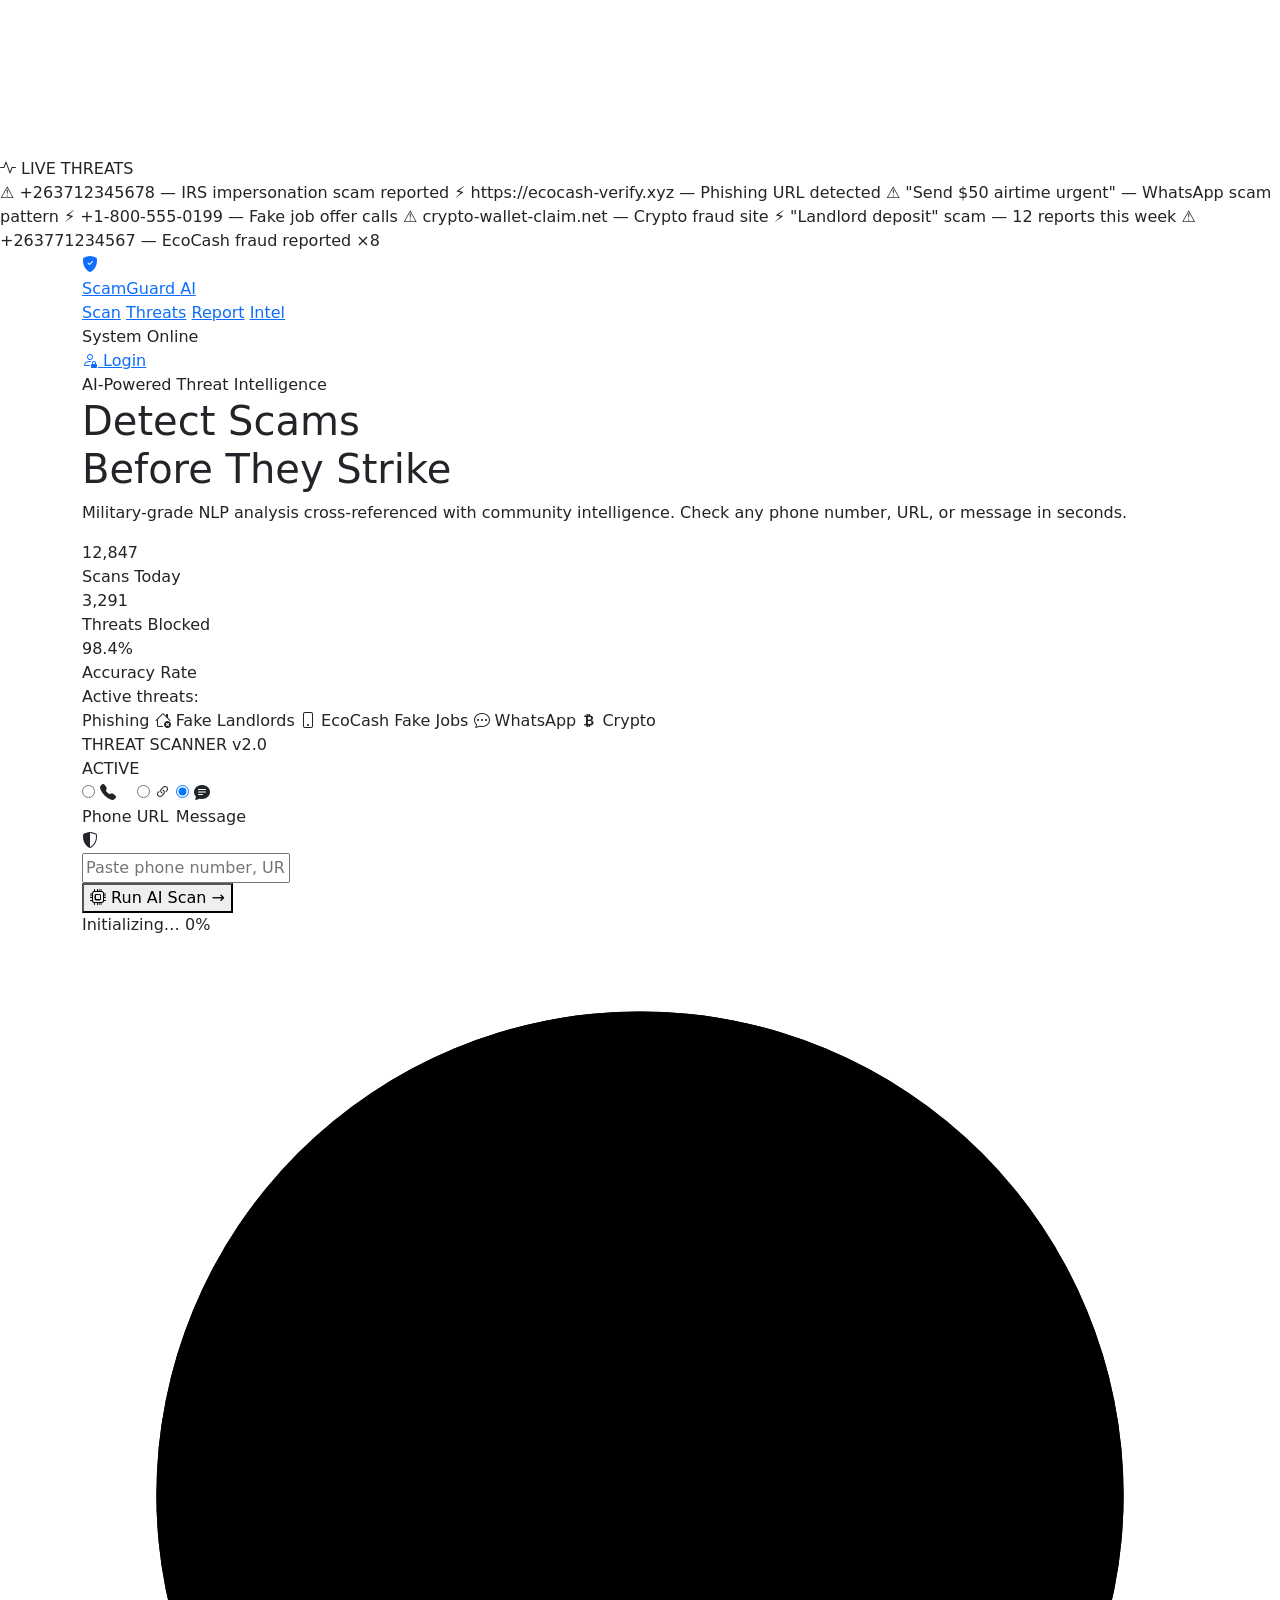
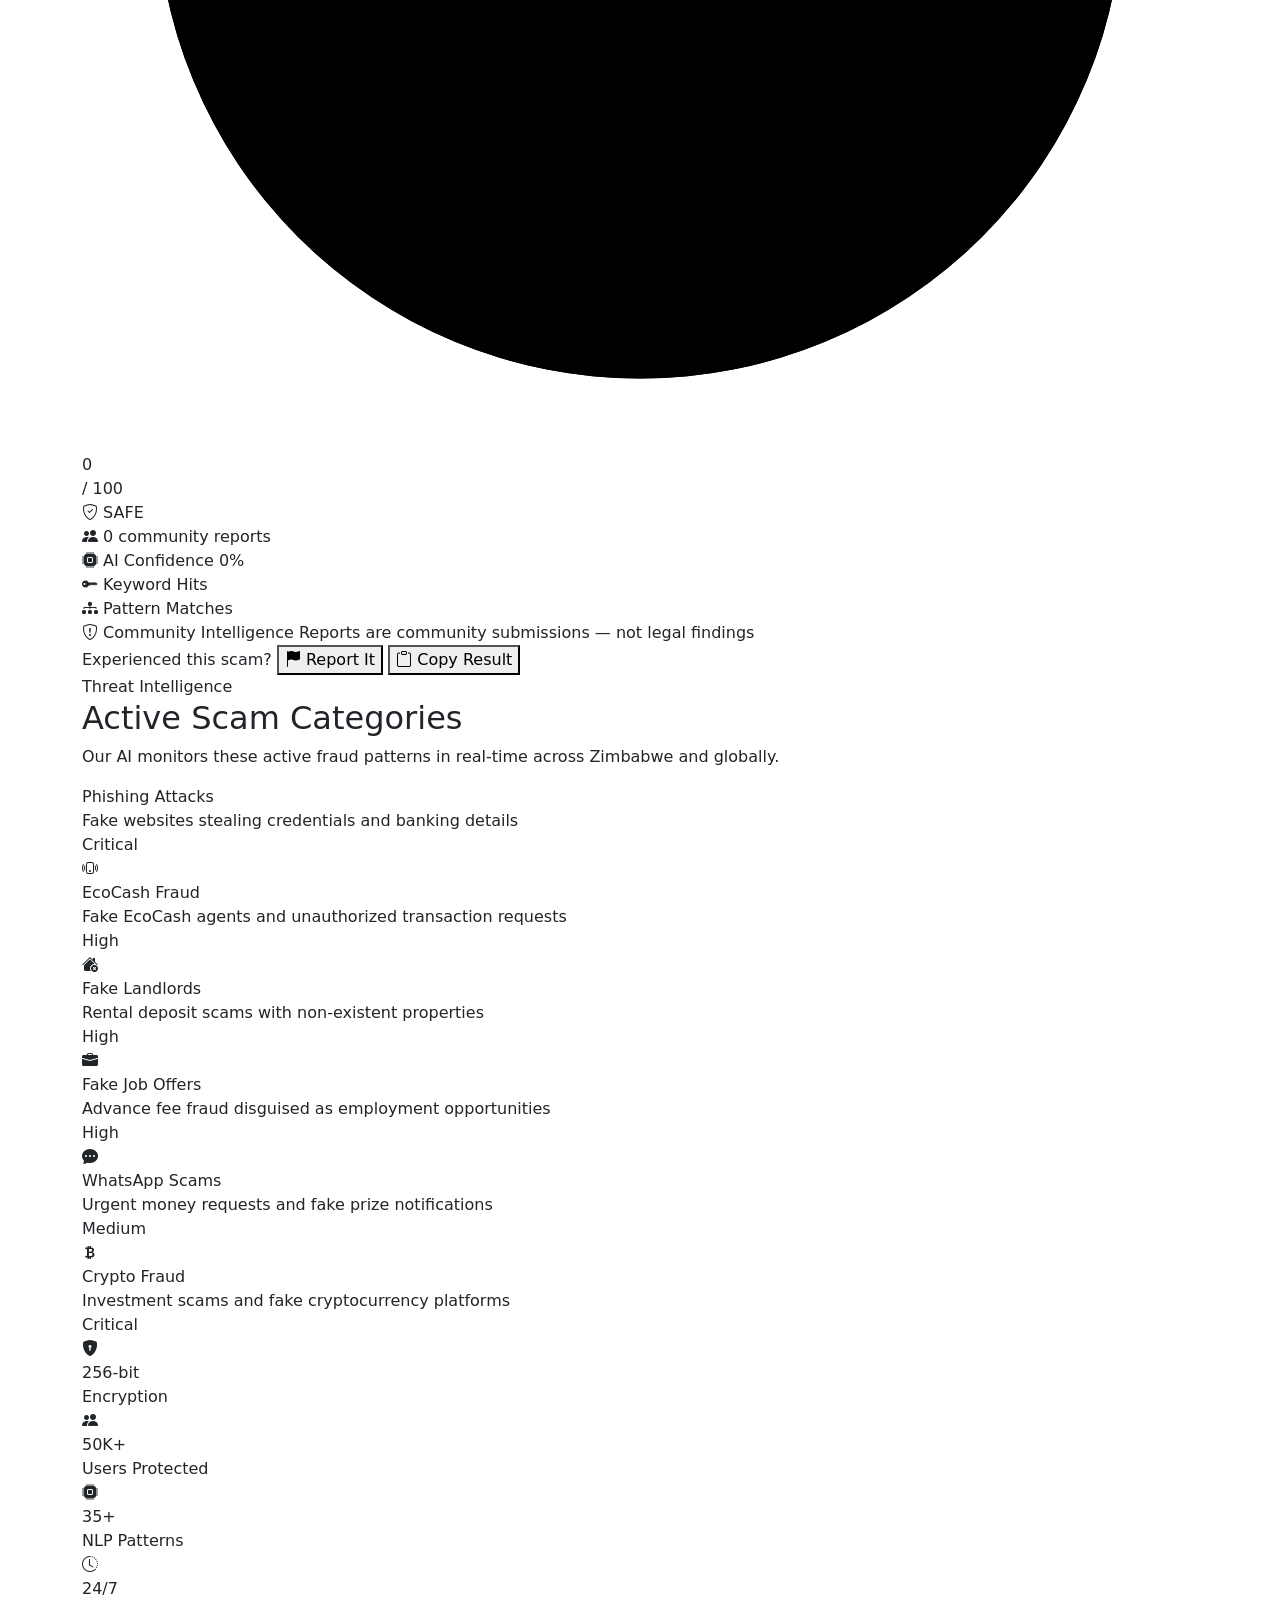
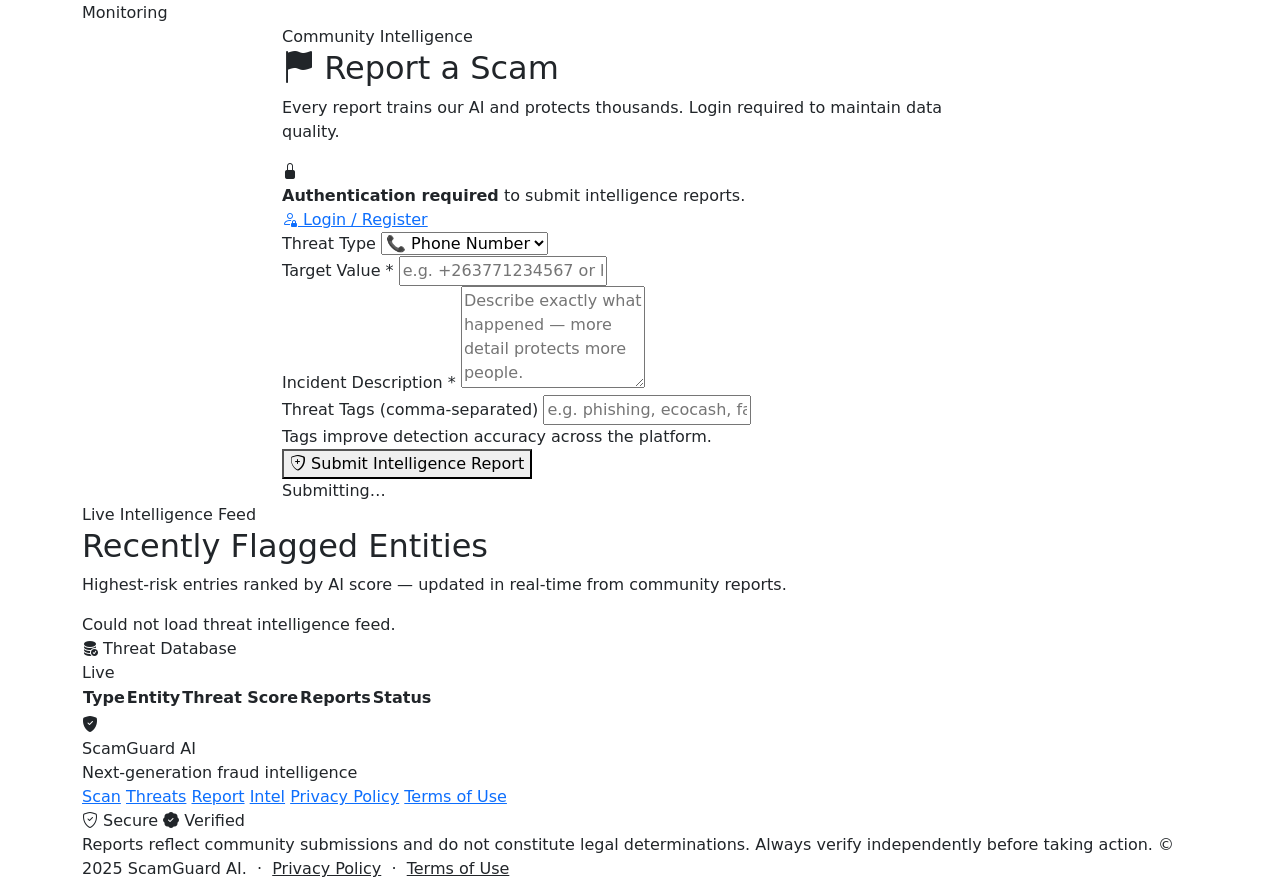
==== commit 64b55985: "fix: latest deployment" ====
--- a/frontend/static/index.html
+++ b/frontend/static/index.html
@@ -524,6 +524,8 @@
         <a href="#threats-section">Threats</a>
         <a href="#report-section">Report</a>
         <a href="#recent-section">Intel</a>
+        <a href="/privacy">Privacy Policy</a>
+        <a href="/terms">Terms of Use</a>
       </div>
       <div class="footer-badges">
         <span class="footer-badge"><i class="bi bi-shield-check"></i> Secure</span>
@@ -532,7 +534,9 @@
     </div>
     <div class="footer-legal">
       Reports reflect community submissions and do not constitute legal determinations.
-      Always verify independently. &copy; 2025 ScamGuard AI.
+      Always verify independently before taking action. &copy; 2025 ScamGuard AI.
+      &nbsp;·&nbsp; <a href="/privacy" style="color:inherit;text-decoration:underline">Privacy Policy</a>
+      &nbsp;·&nbsp; <a href="/terms" style="color:inherit;text-decoration:underline">Terms of Use</a>
     </div>
   </div>
 </footer>
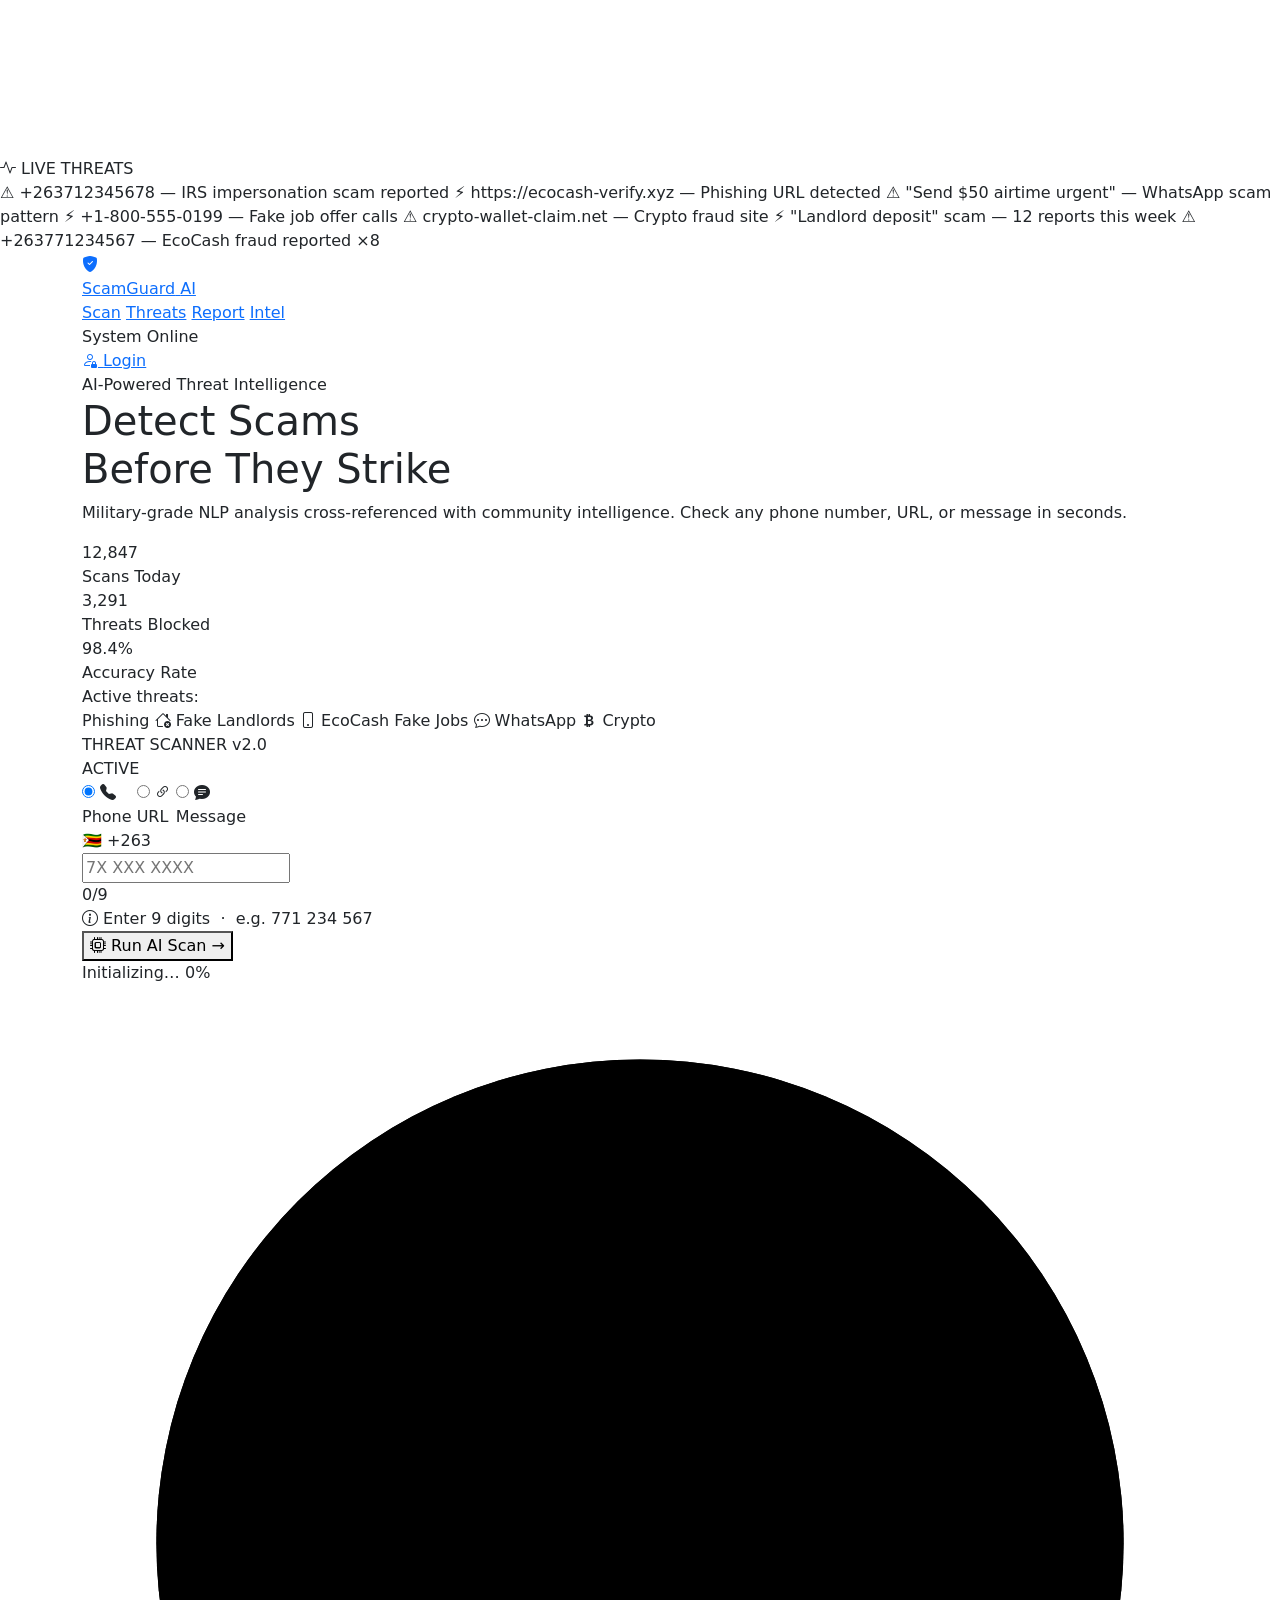
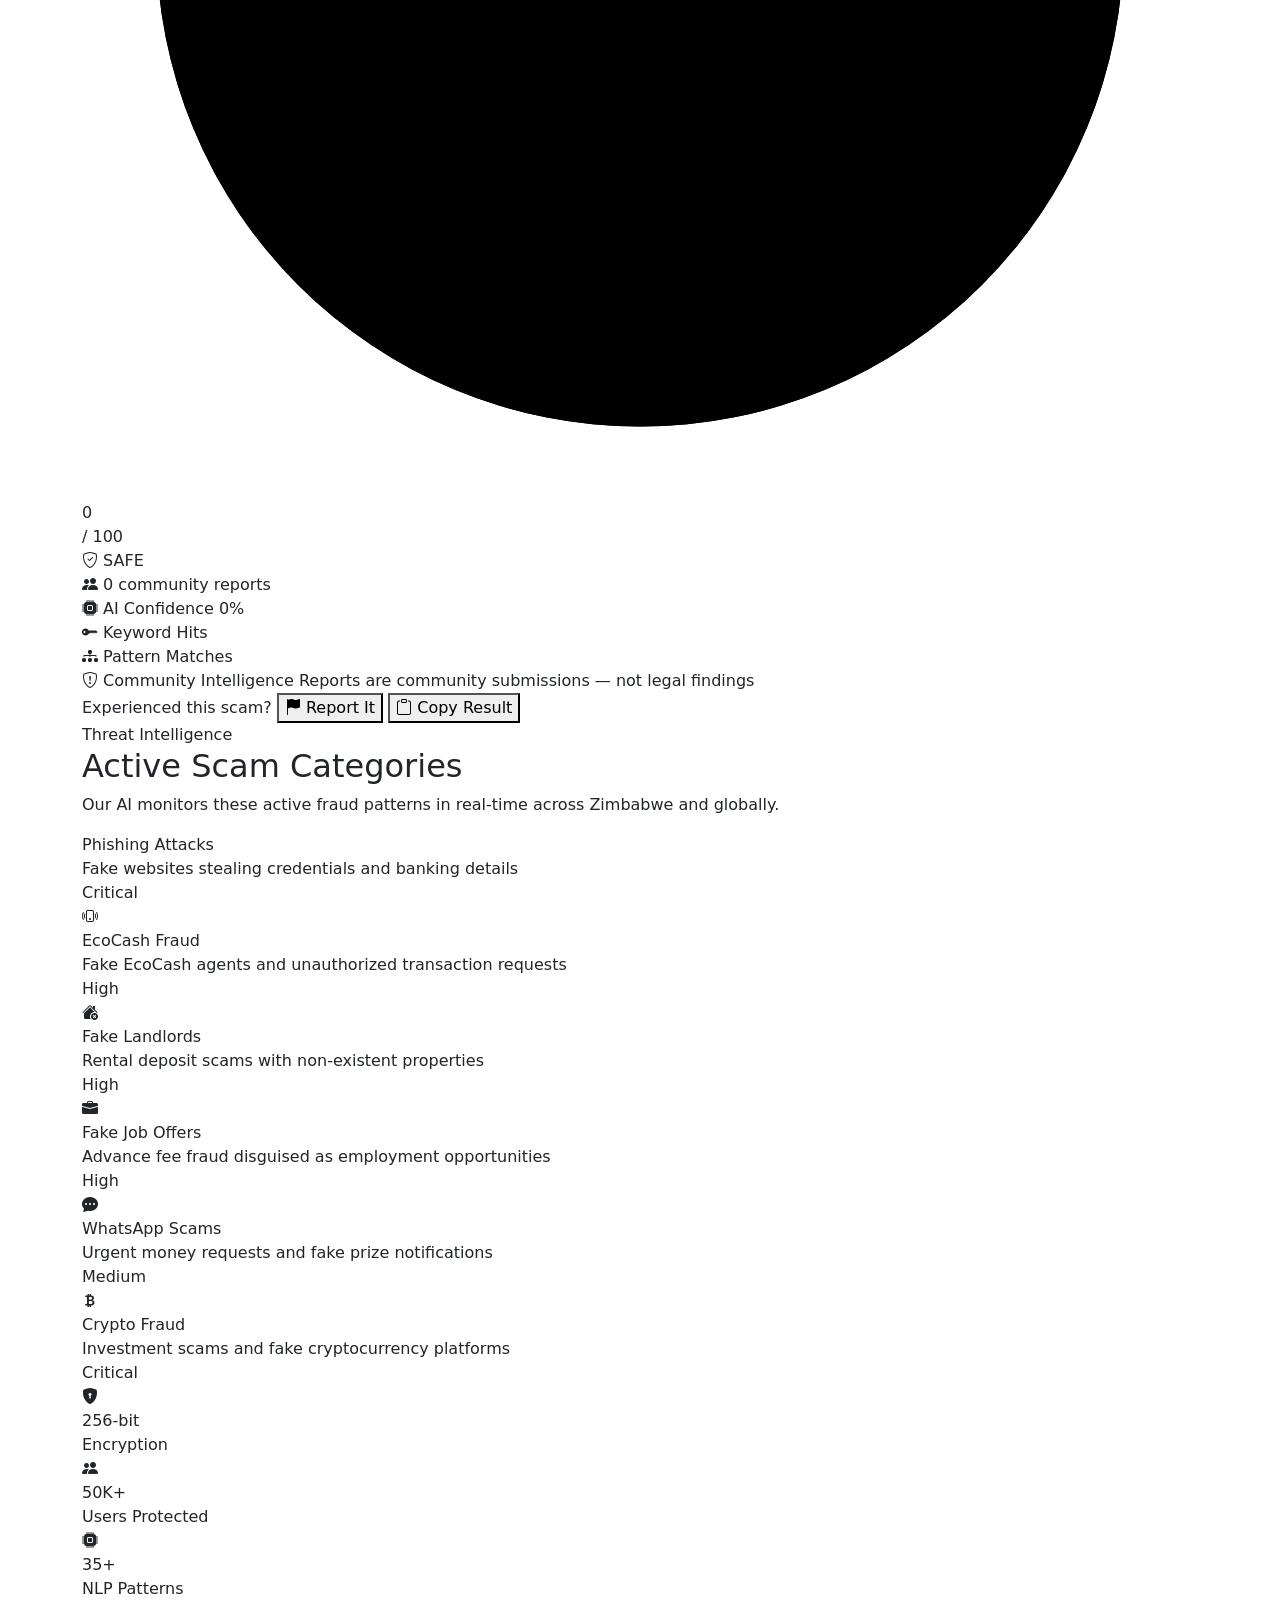
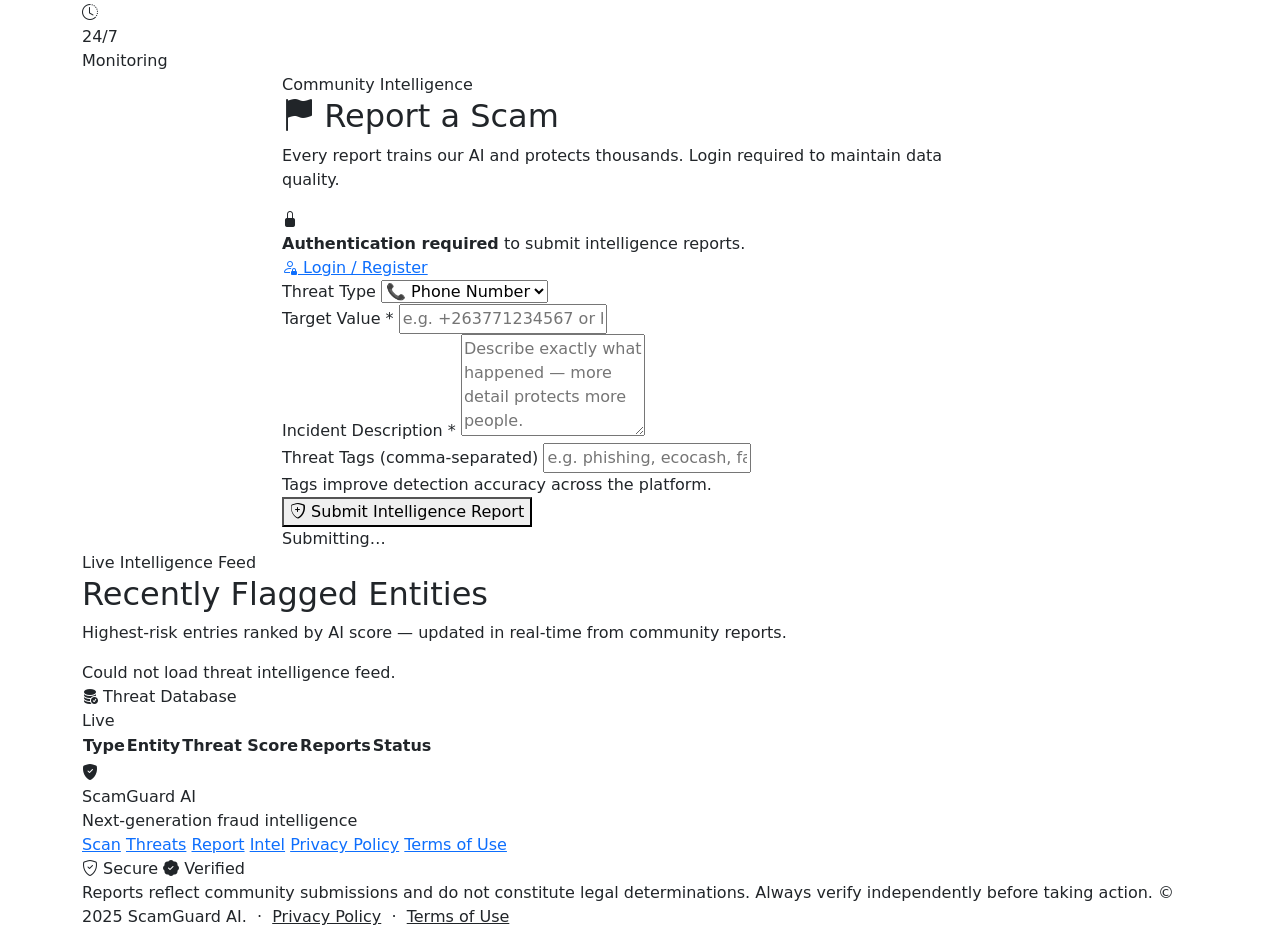
==== commit 585562d1: "fix: new system update" ====
--- a/frontend/static/index.html
+++ b/frontend/static/index.html
@@ -151,27 +151,60 @@
 
             <form id="check-form" novalidate aria-label="Fraud check form">
               <div class="scan-type-grid">
-                <label class="type-radio" aria-label="Check phone number">
-                  <input type="radio" name="check-type" value="phone" id="type-phone"/>
+                <label class="type-radio checked" aria-label="Check phone number">
+                  <input type="radio" name="check-type" value="phone" id="type-phone" checked/>
                   <span class="type-radio-face"><i class="bi bi-telephone-fill"></i><br/>Phone</span>
                 </label>
                 <label class="type-radio" aria-label="Check URL">
                   <input type="radio" name="check-type" value="url" id="type-url"/>
                   <span class="type-radio-face"><i class="bi bi-link-45deg"></i><br/>URL</span>
                 </label>
-                <label class="type-radio checked" aria-label="Check message text">
-                  <input type="radio" name="check-type" value="message" id="type-message" checked/>
+                <label class="type-radio" aria-label="Check message text">
+                  <input type="radio" name="check-type" value="message" id="type-message"/>
                   <span class="type-radio-face"><i class="bi bi-chat-text-fill"></i><br/>Message</span>
                 </label>
               </div>
 
-              <div class="scan-input-wrap">
+              <!-- ── Zimbabwe Phone Input (visible when Phone tab active) ── -->
+              <div class="zw-phone-row" id="zw-phone-row">
+                <div class="zw-phone-wrap" id="zw-phone-wrap">
+                  <div class="zw-prefix-badge" aria-label="Zimbabwe country code +263">
+                    <span class="zw-prefix-flag" aria-hidden="true">🇿🇼</span>
+                    <span>+263</span>
+                  </div>
+                  <input
+                    id="zw-digit-input"
+                    type="tel"
+                    class="zw-digit-input"
+                    placeholder="7X XXX XXXX"
+                    maxlength="9"
+                    inputmode="numeric"
+                    autocomplete="tel-national"
+                    aria-label="Phone number digits after +263"
+                    aria-describedby="zw-phone-hint"
+                  />
+                  <div class="zw-digit-counter" id="zw-counter" aria-live="polite">
+                    <span class="zw-counter-num" id="zw-counter-num">0</span>/9
+                  </div>
+                </div>
+                <div class="zw-phone-hint" id="zw-phone-hint">
+                  <i class="bi bi-info-circle" id="zw-hint-icon"></i>
+                  <span id="zw-hint-text">Enter 9 digits &nbsp;·&nbsp; e.g. 771 234 567</span>
+                  <span class="zw-carrier-tag" id="zw-carrier-tag" style="display:none"></span>
+                </div>
+              </div>
+
+              <!-- Generic text input (URL / Message tabs) -->
+              <div class="scan-input-wrap" id="generic-input-wrap" style="display:none">
                 <div class="scan-input-icon" aria-hidden="true"><i class="bi bi-shield-shaded"></i></div>
                 <input id="check-value" type="text" class="scan-input"
-                       placeholder="Paste phone number, URL, or suspicious message…"
-                       maxlength="2048" required
+                       placeholder="Paste URL or suspicious message…"
+                       maxlength="2048"
                        aria-label="Value to scan" autocomplete="off"/>
               </div>
+
+              <!-- Hidden: always holds the final value sent to the API -->
+              <input type="hidden" id="check-value-final"/>
 
               <button type="submit" class="scan-btn" id="scan-submit-btn" aria-label="Run fraud scan">
                 <span class="scan-btn-icon"><i class="bi bi-cpu"></i></span>
@@ -382,6 +415,9 @@
 <!-- ═══════════════════════════════════════════════════════════════════════════
   REPORT SECTION
 ════════════════════════════════════════════════════════════════════════════ -->
+<!-- Phone Intelligence Panel — injected by renderPhoneIntel() when type=phone -->
+<div id="phone-intel-panel" style="display:none"></div>
+
 <section class="section-mid" id="report-section">
   <div class="container" style="max-width:740px">
     <div class="section-head">
